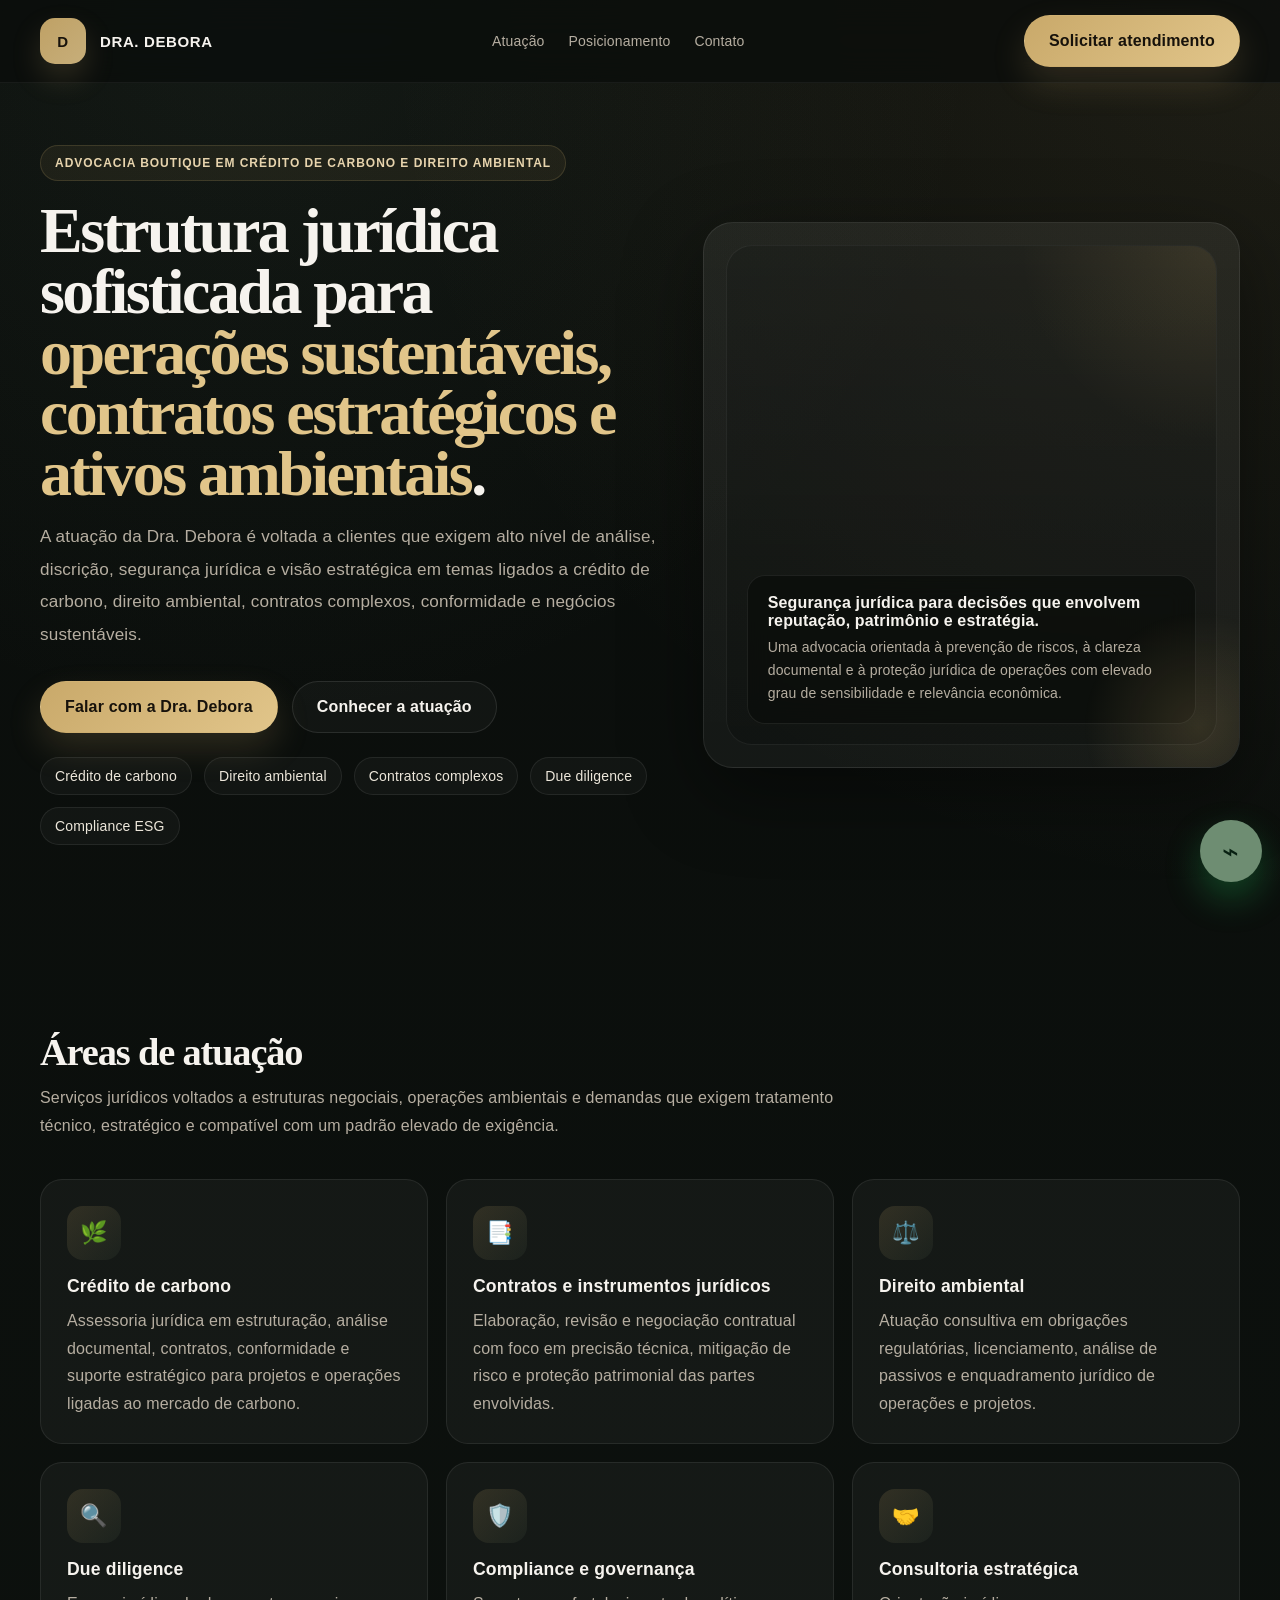
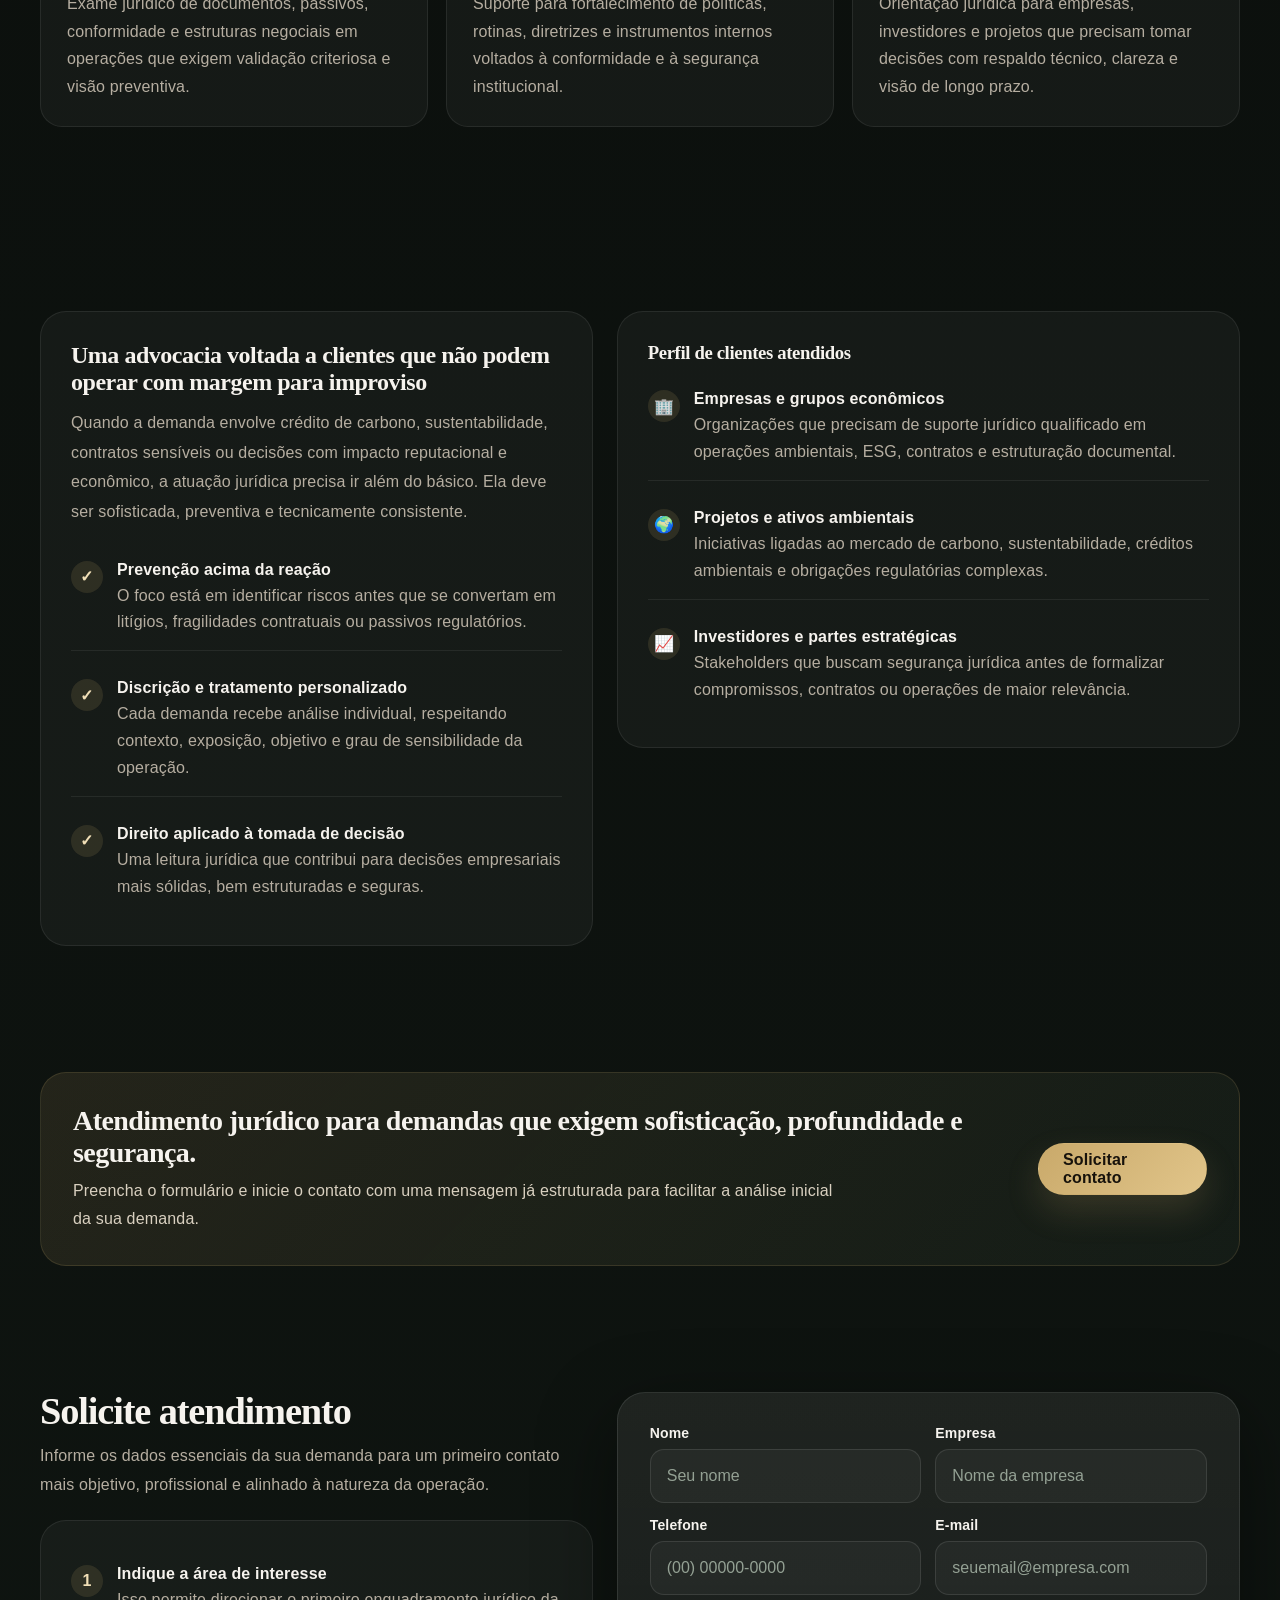
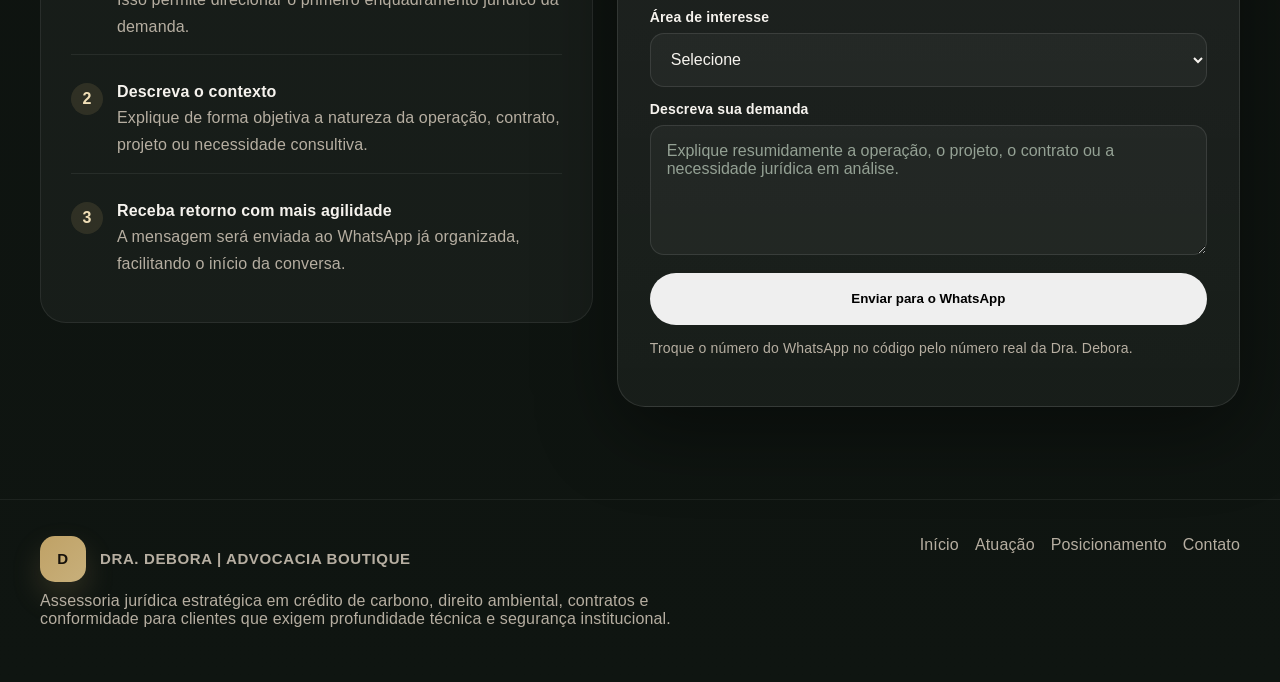
==== credcarb.html @ dc6452b4 "credcarb" ====
<!DOCTYPE html>
<html lang="pt-BR">
<head>
  <meta charset="UTF-8" />
  <meta name="viewport" content="width=device-width, initial-scale=1.0" />
  <title>Dra. Debora | Advocacia Boutique em Crédito de Carbono e Direito Ambiental</title>
  <meta name="description" content="Advocacia boutique para clientes de alto padrão, empresas e projetos que exigem sofisticação, segurança jurídica e atuação estratégica em crédito de carbono, direito ambiental e contratos complexos." />
  <style>
    :root {
      --bg: #0a0d0b;
      --bg-2: #0f1511;
      --panel: rgba(255,255,255,.045);
      --panel-strong: rgba(255,255,255,.065);
      --text: #f6f3ee;
      --muted: #b6aea1;
      --gold: #c9a96a;
      --gold-2: #e1c58a;
      --green: #6e8d72;
      --line: rgba(255,255,255,.08);
      --shadow: 0 24px 80px rgba(0,0,0,.42);
      --radius-xl: 30px;
      --radius-lg: 22px;
      --radius-md: 16px;
      --max: 1200px;
    }

    * { box-sizing: border-box; }
    html { scroll-behavior: smooth; }
    body {
      margin: 0;
      font-family: Inter, Arial, sans-serif;
      color: var(--text);
      background:
        radial-gradient(circle at top right, rgba(201,169,106,.11), transparent 22%),
        radial-gradient(circle at 20% 0%, rgba(110,141,114,.10), transparent 18%),
        linear-gradient(180deg, var(--bg) 0%, var(--bg-2) 100%);
      letter-spacing: .01em;
    }

    a { color: inherit; text-decoration: none; }
    .container { width: min(calc(100% - 32px), var(--max)); margin: 0 auto; }
    .section { padding: 92px 0; }
    .section-sm { padding: 34px 0; }

    .topbar {
      position: sticky;
      top: 0;
      z-index: 50;
      backdrop-filter: blur(18px);
      background: rgba(10,13,11,.74);
      border-bottom: 1px solid rgba(255,255,255,.05);
    }

    nav {
      min-height: 82px;
      display: flex;
      align-items: center;
      justify-content: space-between;
      gap: 18px;
    }

    .logo {
      display: flex;
      align-items: center;
      gap: 14px;
      font-weight: 700;
      letter-spacing: .04em;
      text-transform: uppercase;
      font-size: .94rem;
    }

    .logo-mark {
      width: 46px;
      height: 46px;
      border-radius: 15px;
      display: grid;
      place-items: center;
      background: linear-gradient(135deg, rgba(201,169,106,.95), rgba(225,197,138,.88));
      color: #17120b;
      font-weight: 900;
      box-shadow: 0 14px 30px rgba(201,169,106,.18);
    }

    .nav-links {
      display: flex;
      gap: 24px;
      color: var(--muted);
      font-size: 14px;
    }

    .nav-links a:hover { color: var(--text); }

    .btn {
      display: inline-flex;
      align-items: center;
      justify-content: center;
      min-height: 52px;
      padding: 0 24px;
      border-radius: 999px;
      font-weight: 700;
      border: 1px solid transparent;
      cursor: pointer;
      transition: .25s ease;
    }

    .btn-gold {
      background: linear-gradient(135deg, var(--gold), var(--gold-2));
      color: #17120b;
      box-shadow: 0 16px 34px rgba(201,169,106,.18);
    }

    .btn-gold:hover { transform: translateY(-2px); }

    .btn-outline {
      background: rgba(255,255,255,.03);
      border-color: rgba(255,255,255,.1);
      color: var(--text);
    }

    .hero {
      padding: 62px 0 96px;
    }

    .hero-grid {
      display: grid;
      grid-template-columns: 1.08fr .92fr;
      gap: 32px;
      align-items: center;
    }

    .eyebrow {
      display: inline-flex;
      align-items: center;
      gap: 10px;
      padding: 10px 14px;
      border-radius: 999px;
      border: 1px solid rgba(201,169,106,.18);
      background: rgba(201,169,106,.08);
      color: #e7d4ad;
      font-size: 12px;
      font-weight: 700;
      letter-spacing: .08em;
      text-transform: uppercase;
    }

    .hero h1 {
      margin: 20px 0 16px;
      font-family: Georgia, "Times New Roman", serif;
      font-size: clamp(3rem, 5vw, 5.35rem);
      line-height: .95;
      letter-spacing: -0.04em;
      max-width: 820px;
      font-weight: 700;
    }

    .hero h1 span { color: var(--gold-2); }

    .hero p {
      margin: 0;
      max-width: 700px;
      color: var(--muted);
      font-size: 1.07rem;
      line-height: 1.9;
    }

    .hero-actions, .hero-tags {
      display: flex;
      flex-wrap: wrap;
      gap: 14px;
    }

    .hero-actions { margin-top: 30px; }
    .hero-tags { margin-top: 24px; gap: 12px; }

    .tag {
      padding: 10px 14px;
      border-radius: 999px;
      border: 1px solid rgba(255,255,255,.08);
      background: rgba(255,255,255,.03);
      color: #ece6da;
      font-size: 14px;
    }

    .glass, .card {
      background: linear-gradient(180deg, var(--panel-strong), var(--panel));
      border: 1px solid var(--line);
      border-radius: var(--radius-xl);
      box-shadow: var(--shadow);
    }

    .hero-card {
      padding: 22px;
      position: relative;
      overflow: hidden;
    }

    .hero-card::after {
      content: "";
      position: absolute;
      width: 240px;
      height: 240px;
      right: -80px;
      bottom: -80px;
      background: radial-gradient(circle, rgba(201,169,106,.18), transparent 68%);
      pointer-events: none;
    }

    .lux-visual {
      min-height: 500px;
      border-radius: 26px;
      background:
        linear-gradient(180deg, rgba(10,13,11,.18), rgba(10,13,11,.34)),
        url('https://images.unsplash.com/photo-1450101499163-c8848c66ca85?auto=format&fit=crop&w=1400&q=80') center/cover;
      position: relative;
      border: 1px solid rgba(255,255,255,.06);
      overflow: hidden;
    }

    .lux-visual::before {
      content: "";
      position: absolute;
      inset: 0;
      background: radial-gradient(circle at top right, rgba(201,169,106,.14), transparent 28%);
    }

    .floating-note {
      position: absolute;
      left: 20px;
      right: 20px;
      bottom: 20px;
      padding: 18px 20px;
      border-radius: 18px;
      background: rgba(10,13,11,.72);
      border: 1px solid rgba(255,255,255,.08);
      backdrop-filter: blur(12px);
    }

    .floating-note strong {
      display: block;
      margin-bottom: 6px;
      font-size: 1rem;
      color: var(--accent);
    }

    .floating-note span {
      color: var(--muted);
      line-height: 1.65;
      font-size: 14px;
    }

    .section-head {
      max-width: 800px;
      margin-bottom: 38px;
    }

    .section-head h2 {
      margin: 0 0 12px;
      font-family: Georgia, "Times New Roman", serif;
      font-size: clamp(2.1rem, 3vw, 3.35rem);
      line-height: 1;
      letter-spacing: -0.03em;
      font-weight: 700;
    }

    .section-head p {
      margin: 0;
      color: var(--muted);
      line-height: 1.8;
    }

    .grid-3 {
      display: grid;
      grid-template-columns: repeat(3, 1fr);
      gap: 18px;
    }

    .service-card {
      padding: 26px;
      border-radius: var(--radius-lg);
      background: rgba(255,255,255,.04);
      border: 1px solid rgba(255,255,255,.08);
      transition: .25s ease;
    }

    .service-card:hover {
      transform: translateY(-4px);
      border-color: rgba(201,169,106,.22);
    }

    .service-icon {
      width: 54px;
      height: 54px;
      border-radius: 16px;
      display: grid;
      place-items: center;
      margin-bottom: 16px;
      background: linear-gradient(135deg, rgba(201,169,106,.16), rgba(110,141,114,.08));
      color: #f1dfb7;
      font-size: 22px;
    }

    .service-card h3 {
      margin: 0 0 10px;
      font-size: 1.1rem;
      color: var(--text);
    }

    .service-card p {
      margin: 0;
      color: var(--muted);
      line-height: 1.72;
    }

    .split {
      display: grid;
      grid-template-columns: .94fr 1.06fr;
      gap: 24px;
      align-items: start;
    }

    .panel {
      padding: 30px;
      border-radius: 26px;
      background: rgba(255,255,255,.04);
      border: 1px solid rgba(255,255,255,.08);
    }

    .panel h2, .panel h3 {
      margin: 0 0 12px;
      font-family: Georgia, "Times New Roman", serif;
      letter-spacing: -0.02em;
      font-weight: 700;
    }

    .panel p.lead {
      margin: 0;
      color: var(--muted);
      line-height: 1.85;
    }

    .list {
      display: grid;
      gap: 14px;
      margin-top: 20px;
    }

    .list-item {
      display: flex;
      gap: 14px;
      padding: 14px 0;
      border-bottom: 1px solid rgba(255,255,255,.07);
    }

    .list-item:last-child { border-bottom: 0; }

    .list-icon {
      width: 32px;
      height: 32px;
      flex: 0 0 32px;
      border-radius: 999px;
      display: grid;
      place-items: center;
      background: rgba(201,169,106,.14);
      color: #f1dfb7;
      font-weight: 700;
    }

    .list-item h4 { margin: 0 0 4px; }
    .list-item p { margin: 0; color: var(--muted); line-height: 1.68; }

    .quote-band {
      padding: 32px;
      border-radius: 26px;
      background: linear-gradient(135deg, rgba(201,169,106,.12), rgba(110,141,114,.08));
      border: 1px solid rgba(201,169,106,.16);
      display: flex;
      align-items: center;
      justify-content: space-between;
      gap: 18px;
    }

    .quote-band h3 {
      margin: 0 0 8px;
      font-family: Georgia, "Times New Roman", serif;
      font-size: 1.75rem;
      letter-spacing: -0.02em;
    }

    .quote-band p {
      margin: 0;
      color: #d9d0c0;
      line-height: 1.75;
      max-width: 760px;
    }

    .form-card {
      padding: 32px;
      border-radius: 28px;
      background: linear-gradient(180deg, rgba(255,255,255,.07), rgba(255,255,255,.04));
      border: 1px solid rgba(255,255,255,.1);
      box-shadow: var(--shadow);
    }

    .form-grid {
      display: grid;
      grid-template-columns: repeat(2, 1fr);
      gap: 14px;
    }

    .field, .field-full {
      display: flex;
      flex-direction: column;
      gap: 8px;
    }

    .field-full { grid-column: 1 / -1; }

    label {
      font-size: 14px;
      color: var(--text);
      font-weight: 600;
    }

    input, select, textarea {
      width: 100%;
      min-height: 54px;
      border-radius: 14px;
      border: 1px solid rgba(255,255,255,.1);
      background: rgba(255,255,255,.04);
      color: var(--text);
      padding: 0 16px;
      outline: none;
      font: inherit;
    }

    textarea {
      min-height: 130px;
      resize: vertical;
      padding: 16px;
    }

    input::placeholder, textarea::placeholder { color: #94a194; }

    input:focus, select:focus, textarea:focus {
      border-color: rgba(201,169,106,.55);
      box-shadow: 0 0 0 4px rgba(201,169,106,.11);
    }

    .form-note {
      margin-top: 12px;
      color: var(--muted);
      font-size: 14px;
      line-height: 1.65;
    }

    footer {
      padding: 36px 0 54px;
      border-top: 1px solid rgba(255,255,255,.06);
      color: var(--muted);
    }

    .footer-grid {
      display: grid;
      grid-template-columns: 1.2fr .8fr;
      gap: 20px;
      align-items: start;
    }

    .footer-links {
      display: flex;
      flex-wrap: wrap;
      justify-content: flex-end;
      gap: 10px 16px;
    }

    .float-whats {
      position: fixed;
      right: 18px;
      bottom: 18px;
      z-index: 50;
      width: 62px;
      height: 62px;
      border-radius: 999px;
      display: grid;
      place-items: center;
      background: var(--green);
      color: #082012;
      font-size: 28px;
      box-shadow: 0 16px 36px rgba(37,211,102,.28);
    }

    @media (max-width: 1080px) {
      .hero-grid, .split, .footer-grid { grid-template-columns: 1fr; }
      .grid-3 { grid-template-columns: repeat(2, 1fr); }
    }

    @media (max-width: 760px) {
      .nav-links { display: none; }
      .grid-3, .form-grid { grid-template-columns: 1fr; }
      .quote-band { flex-direction: column; align-items: flex-start; }
      .hero h1 { letter-spacing: -0.03em; }
      .section { padding: 70px 0; }
      .form-card, .panel, .hero-card { padding: 22px; }
      .footer-links { justify-content: flex-start; }
    }
  </style>
</head>
<body>
  <header class="topbar">
    <div class="container">
      <nav>
        <a href="#inicio" class="logo">
          <span class="logo-mark">D</span>
          <span>Dra. Debora</span>
        </a>

        <div class="nav-links">
          <a href="#atuacao">Atuação</a>
          <a href="#posicionamento">Posicionamento</a>
          <a href="#contato">Contato</a>
        </div>

        <a href="#contato" class="btn btn-gold">Solicitar atendimento</a>
      </nav>
    </div>
  </header>

  <main>
    <section class="hero" id="inicio">
      <div class="container hero-grid">
        <div>
          <span class="eyebrow">Advocacia boutique em crédito de carbono e direito ambiental</span>
          <h1>Estrutura jurídica sofisticada para <span>operações sustentáveis, contratos estratégicos e ativos ambientais</span>.</h1>
          <p>
            A atuação da Dra. Debora é voltada a clientes que exigem alto nível de análise, discrição, segurança jurídica e visão estratégica em temas ligados a crédito de carbono, direito ambiental, contratos complexos, conformidade e negócios sustentáveis.
          </p>

          <div class="hero-actions">
            <a href="#contato" class="btn btn-gold">Falar com a Dra. Debora</a>
            <a href="#atuacao" class="btn btn-outline">Conhecer a atuação</a>
          </div>

          <div class="hero-tags">
            <span class="tag">Crédito de carbono</span>
            <span class="tag">Direito ambiental</span>
            <span class="tag">Contratos complexos</span>
            <span class="tag">Due diligence</span>
            <span class="tag">Compliance ESG</span>
          </div>
        </div>

        <div class="glass hero-card">
          <div class="lux-visual">
            <div class="floating-note">
              <strong>Segurança jurídica para decisões que envolvem reputação, patrimônio e estratégia.</strong>
              <span>Uma advocacia orientada à prevenção de riscos, à clareza documental e à proteção jurídica de operações com elevado grau de sensibilidade e relevância econômica.</span>
            </div>
          </div>
        </div>
      </div>
    </section>

    <section class="section" id="atuacao">
      <div class="container">
        <div class="section-head">
          <h2>Áreas de atuação</h2>
          <p>Serviços jurídicos voltados a estruturas negociais, operações ambientais e demandas que exigem tratamento técnico, estratégico e compatível com um padrão elevado de exigência.</p>
        </div>

        <div class="grid-3">
          <article class="service-card">
            <div class="service-icon">🌿</div>
            <h3>Crédito de carbono</h3>
            <p>Assessoria jurídica em estruturação, análise documental, contratos, conformidade e suporte estratégico para projetos e operações ligadas ao mercado de carbono.</p>
          </article>

          <article class="service-card">
            <div class="service-icon">📑</div>
            <h3>Contratos e instrumentos jurídicos</h3>
            <p>Elaboração, revisão e negociação contratual com foco em precisão técnica, mitigação de risco e proteção patrimonial das partes envolvidas.</p>
          </article>

          <article class="service-card">
            <div class="service-icon">⚖️</div>
            <h3>Direito ambiental</h3>
            <p>Atuação consultiva em obrigações regulatórias, licenciamento, análise de passivos e enquadramento jurídico de operações e projetos.</p>
          </article>

          <article class="service-card">
            <div class="service-icon">🔍</div>
            <h3>Due diligence</h3>
            <p>Exame jurídico de documentos, passivos, conformidade e estruturas negociais em operações que exigem validação criteriosa e visão preventiva.</p>
          </article>

          <article class="service-card">
            <div class="service-icon">🛡️</div>
            <h3>Compliance e governança</h3>
            <p>Suporte para fortalecimento de políticas, rotinas, diretrizes e instrumentos internos voltados à conformidade e à segurança institucional.</p>
          </article>

          <article class="service-card">
            <div class="service-icon">🤝</div>
            <h3>Consultoria estratégica</h3>
            <p>Orientação jurídica para empresas, investidores e projetos que precisam tomar decisões com respaldo técnico, clareza e visão de longo prazo.</p>
          </article>
        </div>
      </div>
    </section>

    <section class="section" id="posicionamento">
      <div class="container split">
        <div class="panel">
          <h2>Uma advocacia voltada a clientes que não podem operar com margem para improviso</h2>
          <p class="lead">Quando a demanda envolve crédito de carbono, sustentabilidade, contratos sensíveis ou decisões com impacto reputacional e econômico, a atuação jurídica precisa ir além do básico. Ela deve ser sofisticada, preventiva e tecnicamente consistente.</p>

          <div class="list">
            <div class="list-item">
              <div class="list-icon">✓</div>
              <div>
                <h4>Prevenção acima da reação</h4>
                <p>O foco está em identificar riscos antes que se convertam em litígios, fragilidades contratuais ou passivos regulatórios.</p>
              </div>
            </div>
            <div class="list-item">
              <div class="list-icon">✓</div>
              <div>
                <h4>Discrição e tratamento personalizado</h4>
                <p>Cada demanda recebe análise individual, respeitando contexto, exposição, objetivo e grau de sensibilidade da operação.</p>
              </div>
            </div>
            <div class="list-item">
              <div class="list-icon">✓</div>
              <div>
                <h4>Direito aplicado à tomada de decisão</h4>
                <p>Uma leitura jurídica que contribui para decisões empresariais mais sólidas, bem estruturadas e seguras.</p>
              </div>
            </div>
          </div>
        </div>

        <div class="panel">
          <h3>Perfil de clientes atendidos</h3>
          <div class="list" style="margin-top:0;">
            <div class="list-item">
              <div class="list-icon">🏢</div>
              <div>
                <h4>Empresas e grupos econômicos</h4>
                <p>Organizações que precisam de suporte jurídico qualificado em operações ambientais, ESG, contratos e estruturação documental.</p>
              </div>
            </div>
            <div class="list-item">
              <div class="list-icon">🌍</div>
              <div>
                <h4>Projetos e ativos ambientais</h4>
                <p>Iniciativas ligadas ao mercado de carbono, sustentabilidade, créditos ambientais e obrigações regulatórias complexas.</p>
              </div>
            </div>
            <div class="list-item">
              <div class="list-icon">📈</div>
              <div>
                <h4>Investidores e partes estratégicas</h4>
                <p>Stakeholders que buscam segurança jurídica antes de formalizar compromissos, contratos ou operações de maior relevância.</p>
              </div>
            </div>
          </div>
        </div>
      </div>
    </section>

    <section class="section-sm">
      <div class="container">
        <div class="quote-band">
          <div>
            <h3>Atendimento jurídico para demandas que exigem sofisticação, profundidade e segurança.</h3>
            <p>Preencha o formulário e inicie o contato com uma mensagem já estruturada para facilitar a análise inicial da sua demanda.</p>
          </div>
          <a href="#contato" class="btn btn-gold">Solicitar contato</a>
        </div>
      </div>
    </section>

    <section class="section" id="contato">
      <div class="container split">
        <div>
          <div class="section-head" style="margin-bottom:20px;">
            <h2>Solicite atendimento</h2>
            <p>Informe os dados essenciais da sua demanda para um primeiro contato mais objetivo, profissional e alinhado à natureza da operação.</p>
          </div>

          <div class="panel">
            <div class="list" style="margin-top:0;">
              <div class="list-item">
                <div class="list-icon">1</div>
                <div>
                  <h4>Indique a área de interesse</h4>
                  <p>Isso permite direcionar o primeiro enquadramento jurídico da demanda.</p>
                </div>
              </div>
              <div class="list-item">
                <div class="list-icon">2</div>
                <div>
                  <h4>Descreva o contexto</h4>
                  <p>Explique de forma objetiva a natureza da operação, contrato, projeto ou necessidade consultiva.</p>
                </div>
              </div>
              <div class="list-item">
                <div class="list-icon">3</div>
                <div>
                  <h4>Receba retorno com mais agilidade</h4>
                  <p>A mensagem será enviada ao WhatsApp já organizada, facilitando o início da conversa.</p>
                </div>
              </div>
            </div>
          </div>
        </div>

        <div class="form-card">
          <form id="deboraForm">
            <div class="form-grid">
              <div class="field">
                <label for="nome">Nome</label>
                <input type="text" id="nome" placeholder="Seu nome" required />
              </div>

              <div class="field">
                <label for="empresa">Empresa</label>
                <input type="text" id="empresa" placeholder="Nome da empresa" />
              </div>

              <div class="field">
                <label for="telefone">Telefone</label>
                <input type="tel" id="telefone" placeholder="(00) 00000-0000" required />
              </div>

              <div class="field">
                <label for="email">E-mail</label>
                <input type="email" id="email" placeholder="seuemail@empresa.com" />
              </div>

              <div class="field field-full">
                <label for="area">Área de interesse</label>
                <select id="area" required>
                  <option value="">Selecione</option>
                  <option value="Crédito de carbono">Crédito de carbono</option>
                  <option value="Contratos">Contratos</option>
                  <option value="Direito ambiental">Direito ambiental</option>
                  <option value="Due diligence">Due diligence</option>
                  <option value="Compliance e governança">Compliance e governança</option>
                  <option value="Consultoria estratégica">Consultoria estratégica</option>
                </select>
              </div>

              <div class="field field-full">
                <label for="demanda">Descreva sua demanda</label>
                <textarea id="demanda" placeholder="Explique resumidamente a operação, o projeto, o contrato ou a necessidade jurídica em análise." required></textarea>
              </div>
            </div>

            <button type="submit" class="btn btn-whats" style="width:100%; margin-top:18px;">Enviar para o WhatsApp</button>
            <p class="form-note">Troque o número do WhatsApp no código pelo número real da Dra. Debora.</p>
          </form>
        </div>
      </div>
    </section>
  </main>

  <footer>
    <div class="container footer-grid">
      <div>
        <div class="logo" style="margin-bottom:10px;">
          <span class="logo-mark">D</span>
          <span>Dra. Debora | Advocacia Boutique</span>
        </div>
        <p style="margin:0; max-width:640px;">Assessoria jurídica estratégica em crédito de carbono, direito ambiental, contratos e conformidade para clientes que exigem profundidade técnica e segurança institucional.</p>
      </div>
      <div class="footer-links">
        <a href="#inicio">Início</a>
        <a href="#atuacao">Atuação</a>
        <a href="#posicionamento">Posicionamento</a>
        <a href="#contato">Contato</a>
      </div>
    </div>
  </footer>

  <a class="float-whats" href="https://wa.me/5500000000000?text=Olá!%20Gostaria%20de%20falar%20sobre%20assessoria%20jurídica%20em%20crédito%20de%20carbono." target="_blank" rel="noopener noreferrer" aria-label="WhatsApp">⌁</a>

  <script>
    const form = document.getElementById('deboraForm');

    form.addEventListener('submit', function (e) {
      e.preventDefault();

      const nome = document.getElementById('nome').value.trim();
      const empresa = document.getElementById('empresa').value.trim();
      const telefone = document.getElementById('telefone').value.trim();
      const email = document.getElementById('email').value.trim();
      const area = document.getElementById('area').value;
      const demanda = document.getElementById('demanda').value.trim();

      const mensagem = `Olá! Gostaria de atendimento jurídico:%0A%0A` +
        `Nome: ${nome}%0A` +
        `Empresa: ${empresa || '-'}%0A` +
        `Telefone: ${telefone}%0A` +
        `E-mail: ${email || '-'}%0A` +
        `Área de interesse: ${area}%0A` +
        `Demanda: ${demanda}%0A`;

      const numero = '5500000000000';
      const url = `https://wa.me/${numero}?text=${mensagem}`;
      window.open(url, '_blank');
    });
  </script>
</body>
</html>
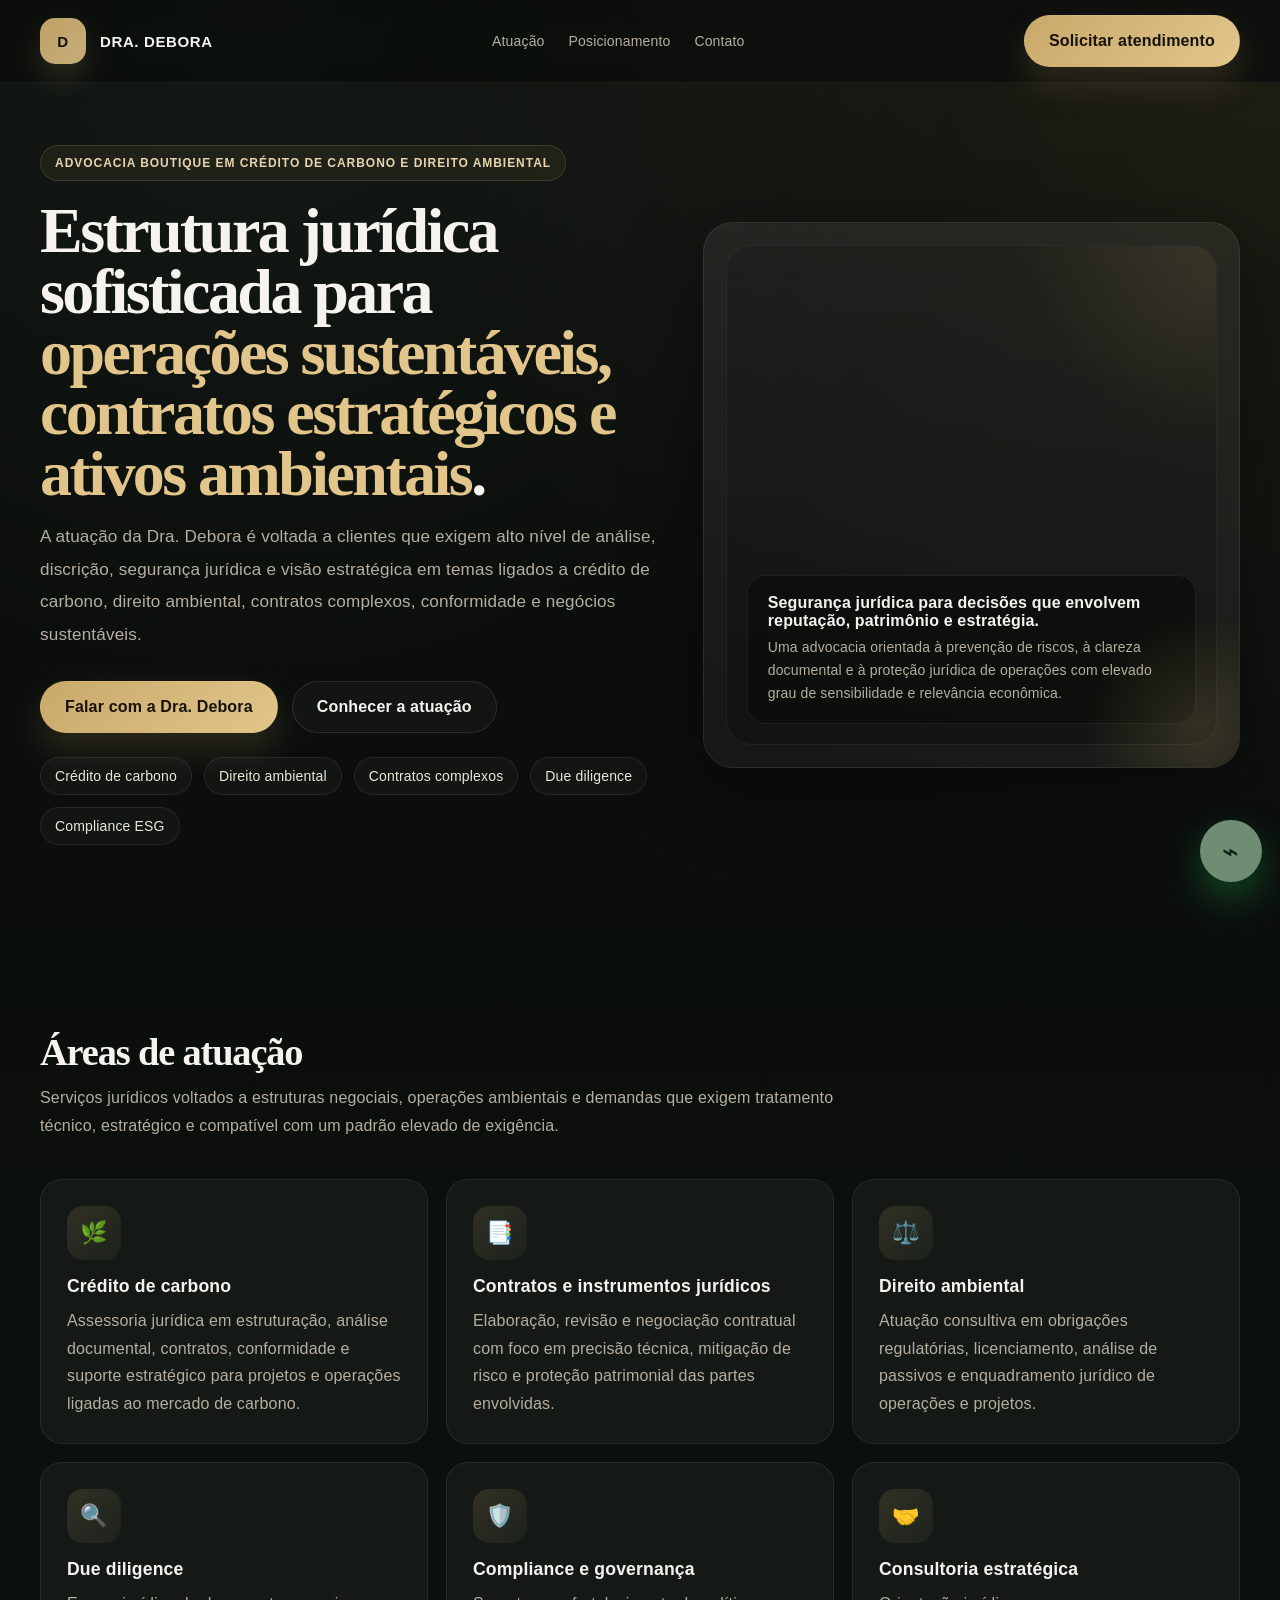
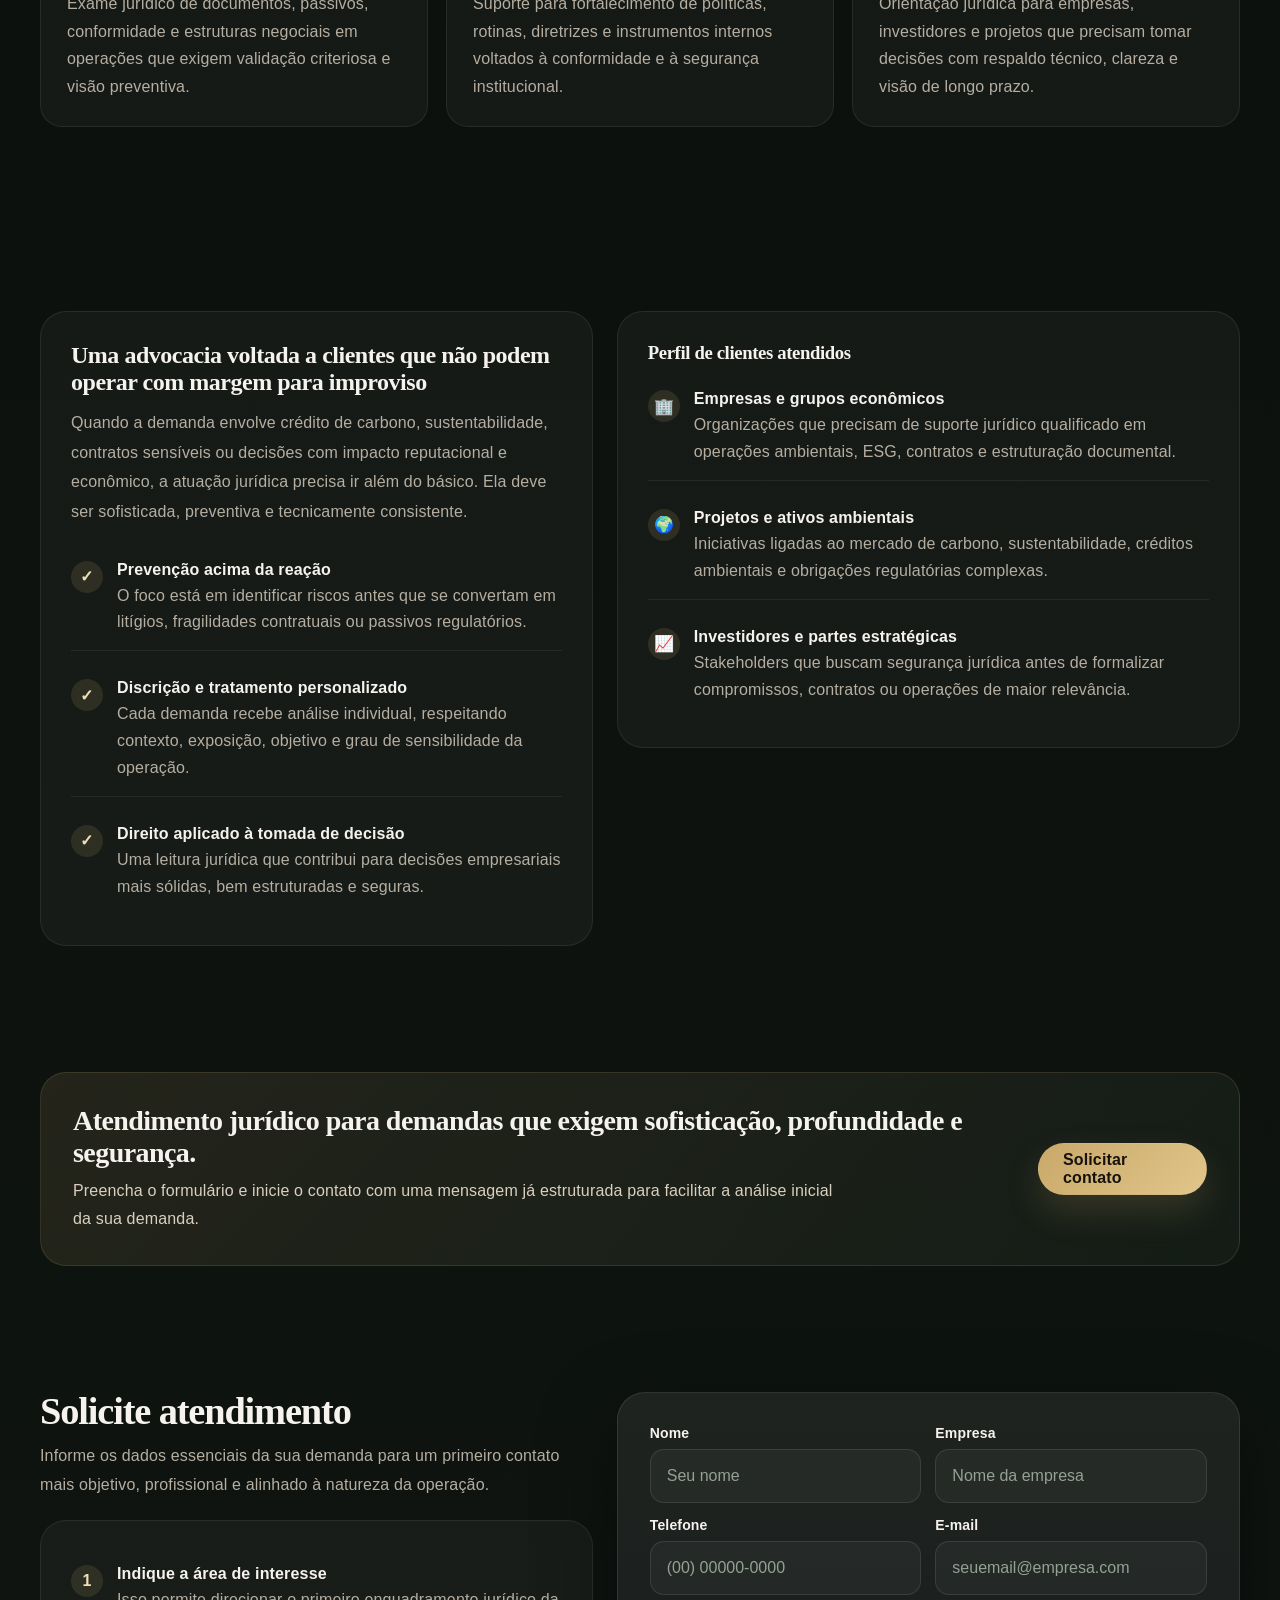
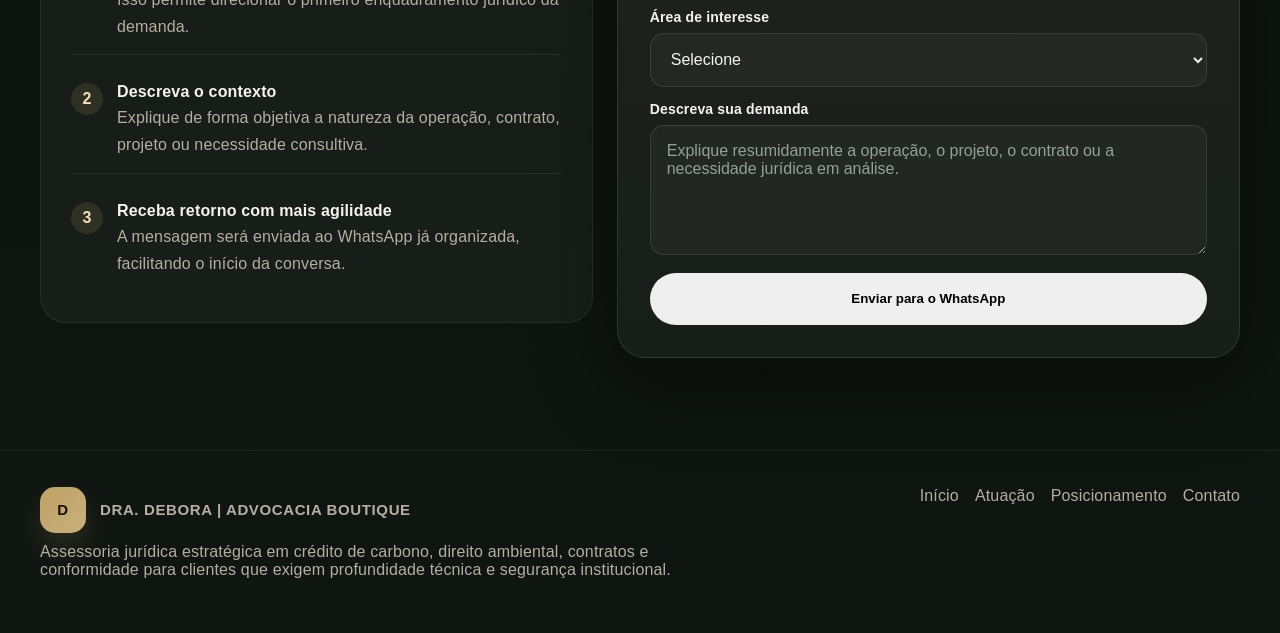
==== commit eb483b04: "Form" ====
--- a/credcarb.html
+++ b/credcarb.html
@@ -757,7 +757,7 @@
             </div>
 
             <button type="submit" class="btn btn-whats" style="width:100%; margin-top:18px;">Enviar para o WhatsApp</button>
-            <p class="form-note">Troque o número do WhatsApp no código pelo número real da Dra. Debora.</p>
+            <!-- <p class="form-note">Troque o número do WhatsApp no código pelo número real da Dra. Debora.</p> -->
           </form>
         </div>
       </div>
